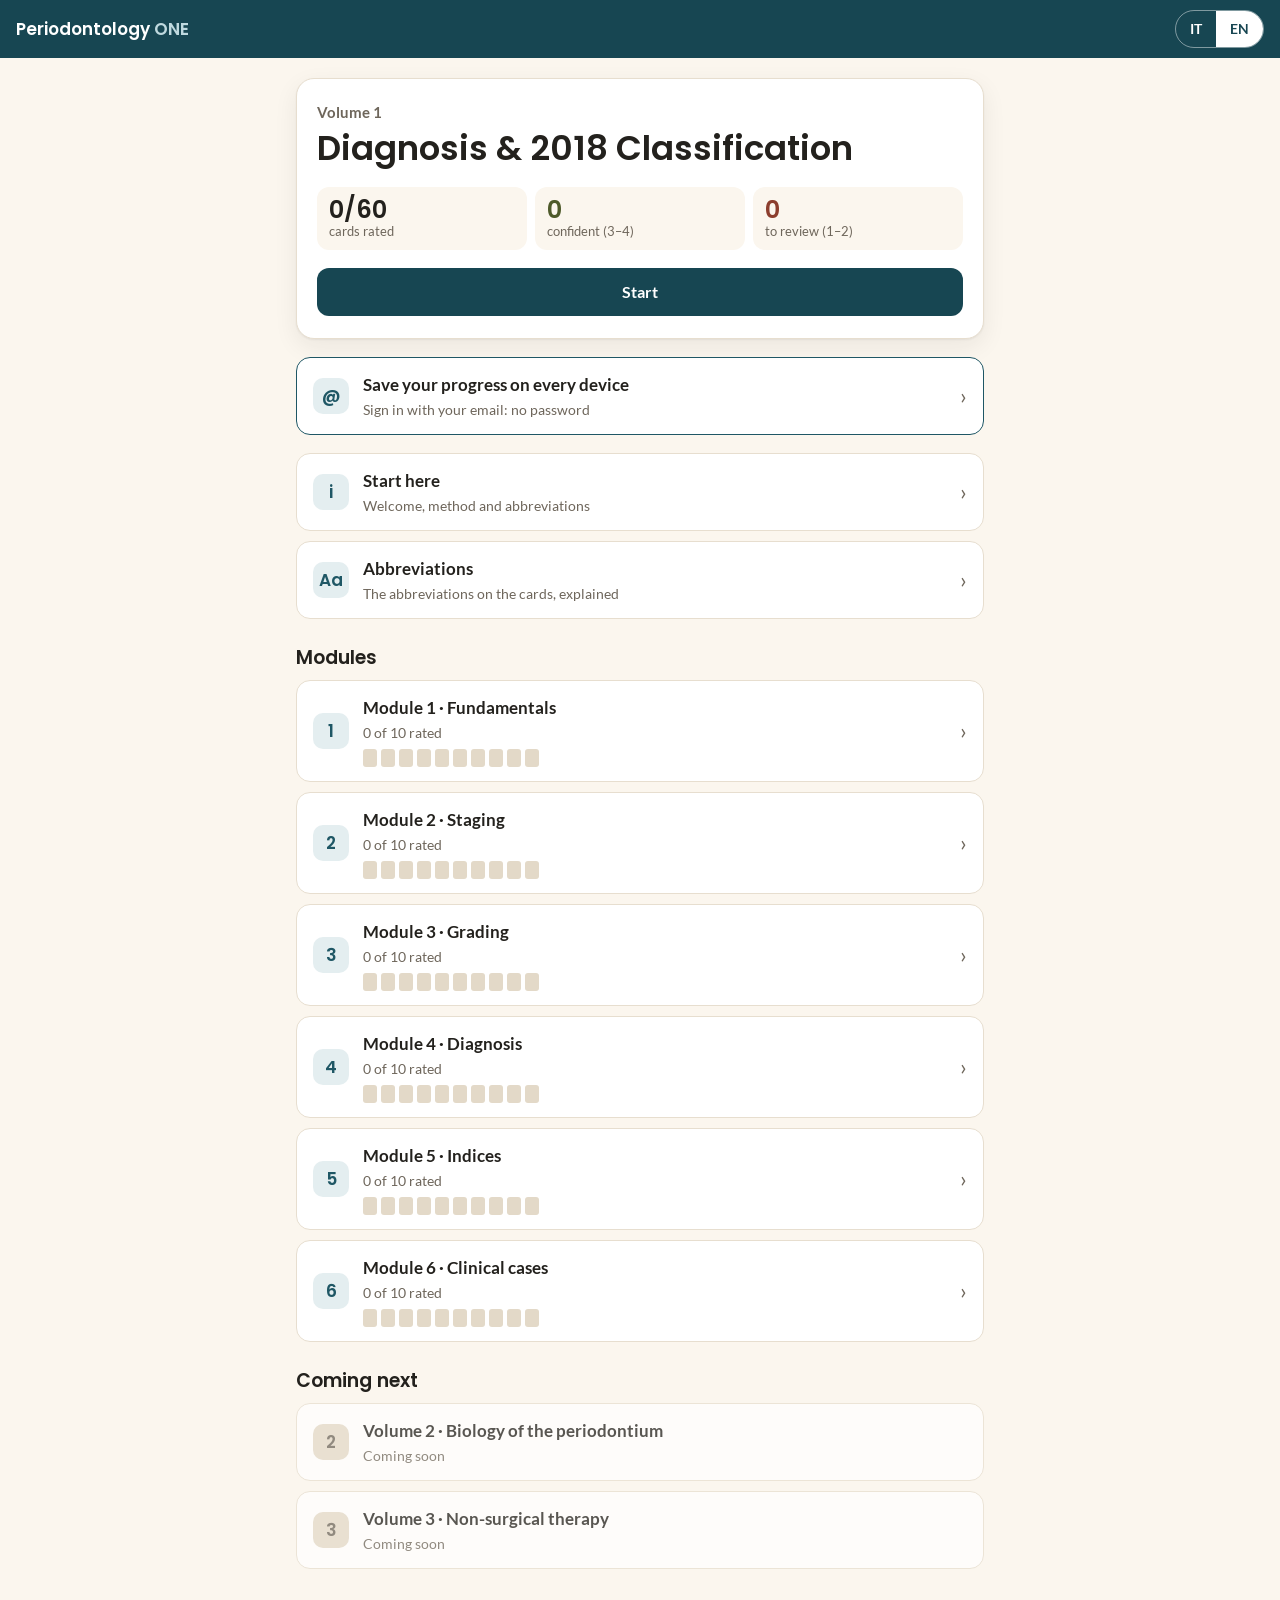
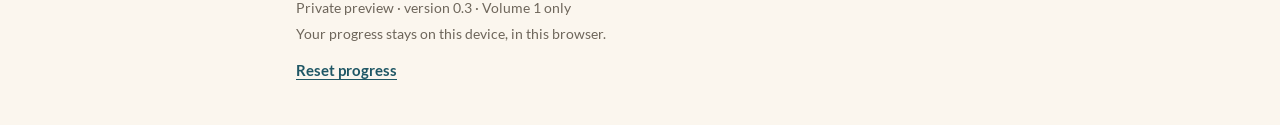
==== index.html @ 1654cb65 "App v0.3: pagina, stile, logica e collegamento al server" ====
<!DOCTYPE html>
<html lang="it">
<head>
<meta charset="utf-8">
<meta name="viewport" content="width=device-width, initial-scale=1, viewport-fit=cover">
<title>Periodontology ONE</title>
<meta name="description" content="Periodontology ONE · flashcard di parodontologia basate sulle evidenze · Volume 1">
<meta name="robots" content="noindex">
<meta name="theme-color" content="#1F5765">
<link rel="manifest" href="manifest.webmanifest">
<link rel="icon" href="icon.svg" type="image/svg+xml">
<link rel="apple-touch-icon" href="icon.svg">
<link rel="preload" href="fonts/lato-latin-400-normal.woff2" as="font" type="font/woff2" crossorigin>
<link rel="preload" href="fonts/poppins-latin-600-normal.woff2" as="font" type="font/woff2" crossorigin>
<link rel="stylesheet" href="app.css">
</head>
<body>
<div id="app" aria-live="polite"><p class="loading">Periodontology ONE…</p></div>
<div id="viewer" class="viewer" hidden>
  <div class="viewer-bar">
    <button type="button" id="zoom" class="btn ghost light"></button>
    <button type="button" id="close" class="btn ghost light"></button>
  </div>
  <div class="viewer-scroll"><img id="vimg" alt=""></div>
</div>
<div id="sheet" class="sheet" hidden>
  <div class="sheet-bar"><button type="button" id="sheet-close" class="btn ghost light"></button></div>
  <div class="sheet-body" id="sheet-body"></div>
</div>
<div id="dialog" class="dialog" hidden>
  <div class="dialog-box" role="dialog" aria-modal="true" aria-labelledby="dtitle">
    <p id="dtitle"></p>
    <div class="dialog-actions">
      <button type="button" id="dno" class="btn ghost"></button>
      <button type="button" id="dyes" class="btn danger"></button>
    </div>
  </div>
</div>
<script src="config.js"></script>
<script src="app.js"></script>
</body>
</html>
---- app.css ----
/*
VOICE   calm, clinical, encouraging; few hues, generous air
IDEA    a study desk: one index card at a time, the question in front, the answer on the back
PICTURE the card itself fills the screen; progress shown as rows of small card dots
COLOUR  ivory ground, petrol for actions, sage = "I knew it", coral = "review"
TYPE    Poppins 600 for titles and the question, Lato for reading
LAYOUT  one column, thumb-reach action dock at the bottom on phones
*/
@font-face{font-family:Lato;font-style:normal;font-weight:400;font-display:swap;src:url(fonts/lato-latin-400-normal.woff2) format("woff2")}
@font-face{font-family:Lato;font-style:italic;font-weight:400;font-display:swap;src:url(fonts/lato-latin-400-italic.woff2) format("woff2")}
@font-face{font-family:Lato;font-style:normal;font-weight:700;font-display:swap;src:url(fonts/lato-latin-700-normal.woff2) format("woff2")}
@font-face{font-family:Poppins;font-style:normal;font-weight:500;font-display:swap;src:url(fonts/poppins-latin-500-normal.woff2) format("woff2")}
@font-face{font-family:Poppins;font-style:normal;font-weight:600;font-display:swap;src:url(fonts/poppins-latin-600-normal.woff2) format("woff2")}

:root{
  color-scheme:light;
  --bg:#FBF6EE;--surface:#FFFFFF;--ink:#23211D;--muted:#6E665B;--line:#E7DECF;
  --petrol:#1F5765;--petrol-strong:#174652;--petrol-tint:#E4EEF0;--on-petrol:#FFFFFF;
  --sage:#8A9A5B;--sage-tint:#EEF1E3;--sage-ink:#4E5A2A;
  --coral:#C26450;--coral-tint:#F8E7E2;--coral-ink:#8C3E2E;
  --dot:#E3D9C8;--shadow:0 1px 2px rgba(35,33,29,.06),0 8px 24px rgba(35,33,29,.07);
  --head:"Poppins",system-ui,-apple-system,"Segoe UI",sans-serif;
  --body:"Lato",system-ui,-apple-system,"Segoe UI",sans-serif;
}
@media (prefers-color-scheme:dark){:root:not([data-theme=light]){
  color-scheme:dark;
  --bg:#111A1C;--surface:#1A2427;--ink:#ECE6DC;--muted:#B0A799;--line:#2B383C;
  --petrol:#7FB4C1;--petrol-strong:#2B6F7F;--petrol-tint:#1E3238;--on-petrol:#FFFFFF;
  --sage:#A9B97A;--sage-tint:#232B1C;--sage-ink:#C9D79F;
  --coral:#E08F7C;--coral-tint:#36221D;--coral-ink:#F2B6A8;
  --dot:#34413F;--shadow:none}}
:root[data-theme=dark]{
  color-scheme:dark;
  --bg:#111A1C;--surface:#1A2427;--ink:#ECE6DC;--muted:#B0A799;--line:#2B383C;
  --petrol:#7FB4C1;--petrol-strong:#2B6F7F;--petrol-tint:#1E3238;--on-petrol:#FFFFFF;
  --sage:#A9B97A;--sage-tint:#232B1C;--sage-ink:#C9D79F;
  --coral:#E08F7C;--coral-tint:#36221D;--coral-ink:#F2B6A8;
  --dot:#34413F;--shadow:none}

*{box-sizing:border-box;min-width:0}
html{-webkit-text-size-adjust:100%}
body{margin:0;background:var(--bg);color:var(--ink);font:17px/1.55 var(--body);overflow-x:clip}
h1,h2,h3{font-family:var(--head);font-weight:600;line-height:1.2;margin:0;text-wrap:balance}
button{font:inherit;color:inherit}
.loading{padding:40px 20px;color:var(--muted)}

/* top bar */
.bar{position:sticky;top:0;z-index:5;display:flex;align-items:center;gap:12px;
  padding:calc(env(safe-area-inset-top) + 10px) max(env(safe-area-inset-right),16px) 10px max(env(safe-area-inset-left),16px);
  background:var(--petrol-strong);color:#fff}
.brand{font-family:var(--head);font-weight:600;font-size:17px;flex:1;white-space:nowrap;overflow:hidden;text-overflow:ellipsis}
.brand b{font-weight:600;color:#BFD9DF}
.bar .where{flex:1}
.mod-name{margin:0 0 12px;font-weight:700;color:var(--petrol);font-size:15px}
.bar .count{font-variant-numeric:tabular-nums;font-size:15px;opacity:.9;white-space:nowrap}
.seg{display:flex;border:1px solid rgba(255,255,255,.45);border-radius:999px;overflow:hidden}
.seg button{border:0;background:none;color:#fff;padding:0 14px;min-height:36px;font-size:14px;font-weight:700;cursor:pointer}
.seg button[aria-pressed=true]{background:#fff;color:var(--petrol-strong)}
.back{border:0;background:none;color:#fff;min-height:44px;padding:0 6px 0 0;font-size:15px;font-weight:700;cursor:pointer;white-space:nowrap}
.progress{height:4px;background:rgba(0,0,0,.08)}
.progress i{display:block;height:100%;background:var(--sage);transition:width .3s}

main{max-width:720px;margin:0 auto;padding:20px max(env(safe-area-inset-left),16px) 32px}

/* buttons */
.btn{display:inline-flex;align-items:center;justify-content:center;gap:8px;min-height:48px;padding:0 20px;border-radius:12px;
  border:1px solid transparent;font-weight:700;font-size:16px;cursor:pointer;text-decoration:none}
.btn.primary{background:var(--petrol-strong);color:var(--on-petrol)}
.btn.secondary{background:var(--coral-tint);color:var(--coral-ink)}
.btn.ghost{background:none;border-color:var(--line);color:var(--ink)}
.btn.ghost.light{border-color:rgba(255,255,255,.5);color:#fff}
.btn.danger{background:var(--coral);color:#fff}
.btn.wide{width:100%}
.btn:disabled{opacity:.45;cursor:default}
.link{border:0;background:none;padding:10px 0;min-height:44px;color:var(--petrol);font-weight:700;font-size:15px;cursor:pointer;text-decoration:underline;text-underline-offset:3px}
:focus-visible{outline:3px solid var(--coral);outline-offset:2px}

/* home */
.hero{background:var(--surface);border-radius:18px;padding:22px 20px;box-shadow:var(--shadow);border:1px solid var(--line)}
.hero .vol{color:var(--muted);font-weight:700;font-size:15px;margin:0 0 4px}
.hero h1{font-size:clamp(26px,6vw,34px)}
.stats{display:grid;grid-template-columns:repeat(3,minmax(0,1fr));gap:8px;margin:18px 0}
.stat{background:var(--bg);border-radius:12px;padding:10px 12px}
.stat b{display:block;font-family:var(--head);font-size:24px;line-height:1.1;font-variant-numeric:tabular-nums}
.stat span{font-size:13px;color:var(--muted);line-height:1.3;display:block}
.stat.ok b{color:var(--sage-ink)}.stat.rev b{color:var(--coral-ink)}
.actions{display:flex;flex-wrap:wrap;gap:10px}
.actions .btn{flex:1 1 180px}
.section-title{font-size:19px;margin:28px 0 10px}
.row{display:flex;align-items:center;gap:14px;width:100%;text-align:left;background:var(--surface);border:1px solid var(--line);
  border-radius:14px;padding:14px 16px;min-height:64px;cursor:pointer;margin-bottom:10px}
.row:hover{border-color:var(--petrol)}
.row .num{flex:none;width:36px;height:36px;border-radius:10px;display:grid;place-items:center;background:var(--petrol-tint);color:var(--petrol);font-family:var(--head);font-weight:600}
.row .txt{flex:1}
.row .t{display:block;font-weight:700}
.row .s{display:block;font-size:14px;color:var(--muted)}
.dots{display:flex;gap:4px;margin-top:6px;flex-wrap:wrap}
.dots i{width:14px;height:18px;border-radius:3px;background:var(--dot)}
.dots i.r1,.dots i.r2{background:var(--coral)}
.dots i.r3{background:#B9C48F}.dots i.r4{background:var(--sage)}
.row .go{color:var(--muted);font-size:22px}
.row.locked{cursor:default;opacity:.75}
.row.locked:hover{border-color:var(--line)}
.row.locked .num{background:var(--dot);color:var(--muted)}
.foot{margin-top:28px;font-size:14px;color:var(--muted)}
.foot p{margin:4px 0}

/* card */
.card{background:var(--surface);border:1px solid var(--line);border-radius:18px;box-shadow:var(--shadow);padding:20px 18px 22px}
.card-top{display:flex;align-items:center;gap:10px;flex-wrap:wrap;margin-bottom:12px}
.chip{font-family:var(--head);font-weight:600;font-size:13px;background:var(--petrol-strong);color:#fff;border-radius:8px;padding:4px 10px;letter-spacing:.2px}
.side{font-size:14px;color:var(--muted);font-weight:700}
.card h2{font-size:clamp(21px,5vw,25px);margin-bottom:14px}
.q{font-family:var(--head);font-weight:500;font-size:clamp(19px,4.6vw,22px);line-height:1.4;margin:0 0 18px}
.lab{font-family:var(--body);font-size:14px;font-weight:700;color:var(--petrol);margin:16px 0 6px}
.recall{margin:0;padding:0;list-style:none}
.recall li{padding:9px 0 9px 26px;border-top:1px dashed var(--line);position:relative;color:var(--ink)}
.recall li::before{content:"?";position:absolute;left:4px;top:9px;color:var(--coral);font-weight:700}
.card p{margin:0 0 12px}
.pts{margin:0 0 12px;padding:0;list-style:none}
.pts li{padding-left:18px;position:relative;margin:4px 0}
.pts li::before{content:"";position:absolute;left:3px;top:.7em;width:6px;height:6px;border-radius:50%;background:var(--petrol)}
.pts li.lead{padding-left:0;font-weight:700}.pts li.lead::before{display:none}
.pts li.numd::before{display:none}.pts li.numd{padding-left:0}
.box{border-radius:12px;padding:14px 14px 10px;margin:14px 0;border-left:4px solid var(--sage);background:var(--sage-tint)}
.box.blue{border-left-color:var(--petrol);background:var(--petrol-tint)}
.box.coral{border-left-color:var(--coral);background:var(--coral-tint)}
.box h3{font-family:var(--body);font-size:15px;font-weight:700;margin:0 0 8px;color:var(--sage-ink)}
.box.blue h3{color:var(--petrol)}.box.coral h3{color:var(--coral-ink)}
.box.coral p{font-weight:700}
.box ul{margin:0 0 4px;padding:0;list-style:none}
.box li{position:relative;padding-left:18px;margin:6px 0}
.box li::before{content:"";position:absolute;left:3px;top:.7em;width:6px;height:6px;border-radius:50%;background:var(--sage-ink)}
.box li.n{padding-left:28px}.box li.n::before{display:none}
.box li .k{position:absolute;left:0;font-weight:700;color:var(--sage-ink)}
.src{font-size:15px;color:var(--muted);border-top:1px solid var(--line);padding-top:10px;margin-top:6px}
.lastline{font-style:italic;color:var(--muted)}
details.refs{margin-top:8px;font-size:15px}
details.refs summary{cursor:pointer;color:var(--petrol);font-weight:700;min-height:44px;display:flex;align-items:center}
.refs h4{font-size:14px;margin:10px 0 4px;color:var(--muted)}
.refs ol{margin:0;padding-left:20px}
.refs li{margin:4px 0;overflow-wrap:anywhere}
.diag{border:1px dashed var(--petrol);border-radius:12px;padding:12px;margin:14px 0}
.diag .panels{display:grid;grid-template-columns:repeat(auto-fit,minmax(150px,1fr));gap:8px;margin:6px 0 8px}
.diag .panel{background:var(--petrol-tint);border-radius:10px;padding:8px 10px;font-size:15px}
.diag .panel b{display:block;color:var(--petrol);font-family:var(--head);font-weight:600;font-size:14px}
.teeth{display:grid;grid-template-columns:auto repeat(16,minmax(0,1fr));gap:3px;align-items:center;font-size:11px;font-variant-numeric:tabular-nums;margin:6px 0}
.teeth span{text-align:center;border-radius:4px;padding:4px 0;background:var(--dot)}
.teeth span.on{background:var(--coral);color:#fff;font-weight:700}
.teeth .rl{background:none;font-weight:700;color:var(--muted);padding-right:4px;text-align:left}
.diag small{display:block;color:var(--muted);font-size:14px}
.tools{display:flex;justify-content:space-between;align-items:center;gap:8px;flex-wrap:wrap;margin-top:6px}
.tools .nav{display:flex;gap:14px;flex-wrap:wrap}

/* dock */
.dock{position:sticky;bottom:0;z-index:4;background:linear-gradient(to top,var(--bg) 82%,transparent);
  padding:14px max(env(safe-area-inset-left),16px) calc(env(safe-area-inset-bottom) + 14px)}
.dock-in{max-width:720px;margin:0 auto}
.dock p{margin:0 0 6px;font-weight:700;font-size:14px;text-align:center}
.rate{display:grid;grid-template-columns:repeat(4,minmax(0,1fr));gap:6px}
.rate button{border:2px solid transparent;border-radius:12px;min-height:62px;padding:6px 3px;cursor:pointer;line-height:1.15;font-size:12px;font-weight:700;hyphens:auto}
.rate button b{display:block;font-family:var(--head);font-size:20px;line-height:1.1}
.rate .r1{background:var(--coral);color:#fff}.rate .r2{background:var(--coral-tint);color:var(--coral-ink)}
.rate .r3{background:var(--sage-tint);color:var(--sage-ink)}.rate .r4{background:var(--sage);color:#fff}
.rate button[aria-pressed=true]{border-color:var(--ink)}

/* summary */
.sum{text-align:center}
.sum h1{font-size:28px;margin:10px 0 6px}
.sum .grid4{display:grid;grid-template-columns:repeat(4,minmax(0,1fr));gap:8px;margin:20px 0}
.sum .grid4 div{border-radius:12px;padding:12px 4px}
.sum .grid4 b{display:block;font-family:var(--head);font-size:26px}
.sum .grid4 span{font-size:13px}
.sum .actions{flex-direction:column}

/* sign-in */
.login h1{font-size:28px;margin-bottom:8px}
.login label{display:block;font-weight:700;margin:14px 0 6px}
.login input{width:100%;font:inherit;font-size:17px;min-height:50px;padding:0 14px;border:1px solid var(--line);border-radius:12px;background:var(--bg);color:var(--ink)}
.login input:focus{outline:3px solid var(--coral);outline-offset:1px}
.login .err{color:var(--coral-ink);min-height:1.4em;margin:8px 0;font-weight:700}
.login .small{font-size:14px;margin-top:12px}
.row.acc{border-color:var(--petrol)}
.acc-links{display:flex;gap:16px;flex-wrap:wrap}

/* legend of abbreviations */
.legend h1{font-size:clamp(26px,6vw,32px);margin-bottom:8px}
.legend h2{font-size:24px;margin-bottom:8px}
.lg-intro{color:var(--muted);margin:0 0 8px}
.legend h3{font-size:17px;color:var(--petrol);margin:22px 0 4px}
.legend dl{margin:0}
.lg-row{display:grid;grid-template-columns:minmax(0,6.6em) minmax(0,1fr);gap:12px;padding:10px 0;border-top:1px solid var(--line)}
.lg-row.wide{grid-template-columns:minmax(0,1fr)}
.lg-row.wide dd{margin-top:-6px}
.lg-row dt{font-family:var(--head);font-weight:600;color:var(--ink)}
.lg-row dd{margin:0}
.lg-row i{font-style:italic}
.lg-card{display:inline-block;font-size:12px;font-weight:700;color:var(--petrol);background:var(--petrol-tint);border-radius:6px;padding:1px 7px;margin-left:2px;white-space:nowrap}
.sheet{position:fixed;inset:0;z-index:15;background:var(--bg);display:flex;flex-direction:column}
.sheet[hidden]{display:none}
.sheet-bar{display:flex;justify-content:flex-end;padding:calc(env(safe-area-inset-top) + 10px) 12px 10px;background:var(--petrol-strong)}
.sheet-body{flex:1;overflow:auto;padding:16px max(env(safe-area-inset-left),16px) calc(env(safe-area-inset-bottom) + 24px);max-width:720px;width:100%;margin:0 auto}

/* image viewer + dialog */
.viewer{position:fixed;inset:0;z-index:20;background:#0E1516;display:flex;flex-direction:column}
.viewer[hidden],.dialog[hidden]{display:none}
.viewer-bar{display:flex;justify-content:flex-end;gap:8px;padding:calc(env(safe-area-inset-top) + 10px) 12px 10px}
.viewer-scroll{flex:1;overflow:auto;padding:0 12px calc(env(safe-area-inset-bottom) + 12px);text-align:center}
.viewer-scroll img{width:100%;max-width:620px;height:auto;border-radius:8px;background:#fff}
.viewer.big .viewer-scroll img{width:220%;max-width:none}
.dialog{position:fixed;inset:0;z-index:30;background:rgba(0,0,0,.45);display:grid;place-items:center;padding:20px}
.dialog-box{background:var(--surface);border-radius:16px;padding:20px;max-width:380px;width:100%}
.dialog-box p{margin:0 0 16px;font-weight:700}
.dialog-actions{display:flex;gap:10px;justify-content:flex-end;flex-wrap:wrap}

@media (prefers-reduced-motion:reduce){*{transition:none!important;animation:none!important}}
@media (prefers-reduced-motion:no-preference){.card{animation:in .22s ease-out}@keyframes in{from{opacity:0;transform:translateY(6px)}to{opacity:1;transform:none}}}
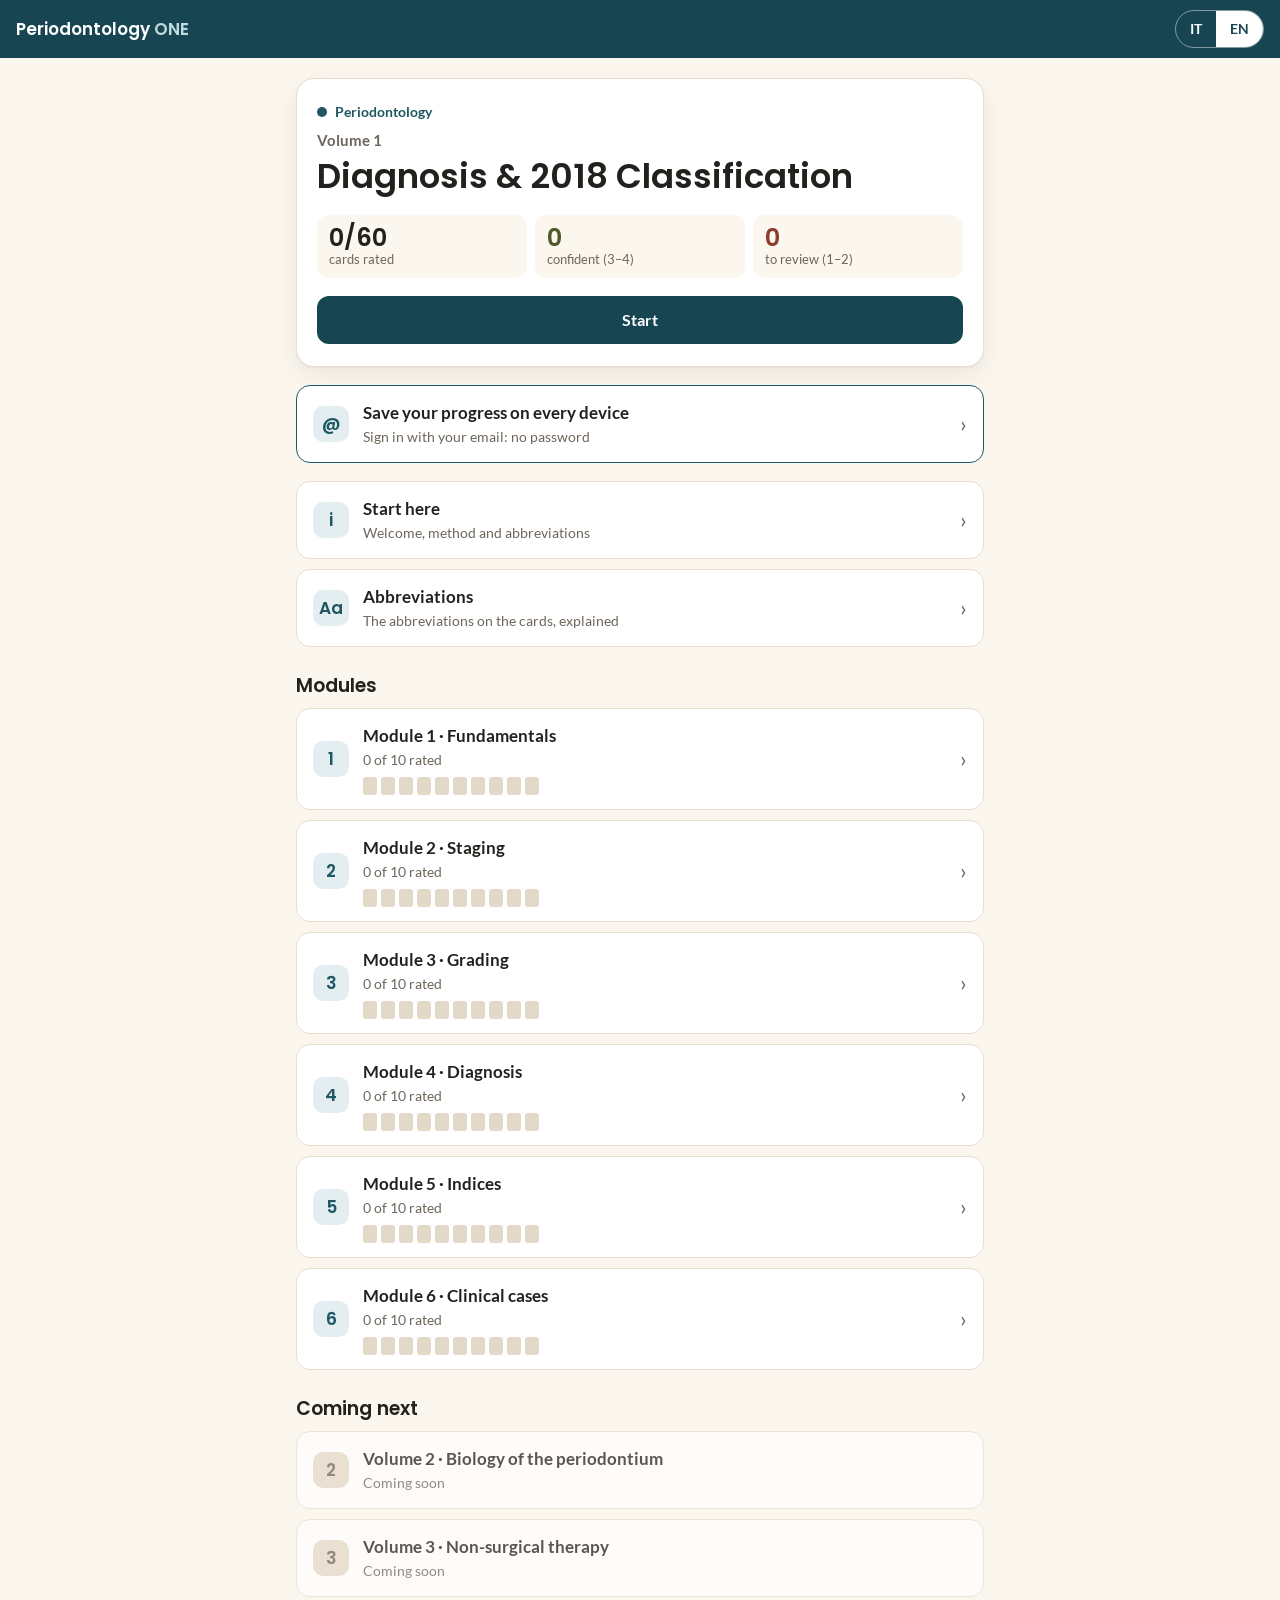
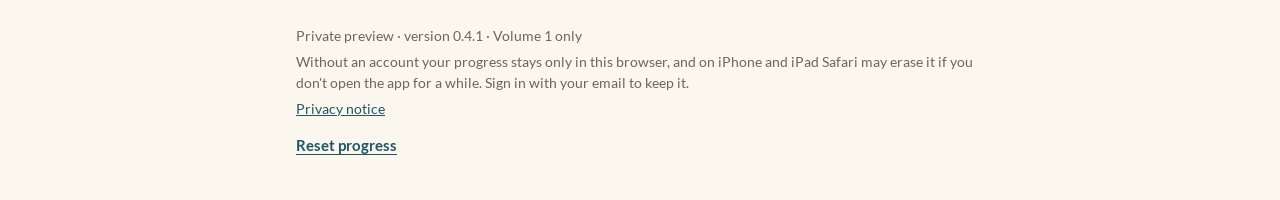
==== commit 0ab48bfd: "App v0.4.1: correzioni dalla revisione (ripasso, cancellazione progressi, accesso con rete instabile" ====
--- a/index.html
+++ b/index.html
@@ -6,10 +6,11 @@
 <title>Periodontology ONE</title>
 <meta name="description" content="Periodontology ONE · flashcard di parodontologia basate sulle evidenze · Volume 1">
 <meta name="robots" content="noindex">
+<meta http-equiv="Content-Security-Policy" content="default-src 'self'; connect-src 'self' https://tcocscxaxgsksixychtn.supabase.co; img-src 'self'; font-src 'self'; script-src 'self'; style-src 'self' 'unsafe-inline'; object-src 'none'; base-uri 'none'; form-action 'none'">
 <meta name="theme-color" content="#1F5765">
 <link rel="manifest" href="manifest.webmanifest">
 <link rel="icon" href="icon.svg" type="image/svg+xml">
-<link rel="apple-touch-icon" href="icon.svg">
+<link rel="apple-touch-icon" href="apple-touch-icon.png">
 <link rel="preload" href="fonts/lato-latin-400-normal.woff2" as="font" type="font/woff2" crossorigin>
 <link rel="preload" href="fonts/poppins-latin-600-normal.woff2" as="font" type="font/woff2" crossorigin>
 <link rel="stylesheet" href="app.css">
--- a/app.css
+++ b/app.css
@@ -49,7 +49,7 @@
   padding:calc(env(safe-area-inset-top) + 10px) max(env(safe-area-inset-right),16px) 10px max(env(safe-area-inset-left),16px);
   background:var(--petrol-strong);color:#fff}
 .brand{font-family:var(--head);font-weight:600;font-size:17px;flex:1;white-space:nowrap;overflow:hidden;text-overflow:ellipsis}
-.brand b{font-weight:600;color:#BFD9DF}
+.brand b{font-weight:600;color:var(--brand-soft,#BFD9DF)}
 .bar .where{flex:1}
 .mod-name{margin:0 0 12px;font-weight:700;color:var(--petrol);font-size:15px}
 .bar .count{font-variant-numeric:tabular-nums;font-size:15px;opacity:.9;white-space:nowrap}
@@ -215,3 +215,16 @@
 
 @media (prefers-reduced-motion:reduce){*{transition:none!important;animation:none!important}}
 @media (prefers-reduced-motion:no-preference){.card{animation:in .22s ease-out}@keyframes in{from{opacity:0;transform:translateY(6px)}to{opacity:1;transform:none}}}
+
+/* subjects (v0.4): label on the home page, chooser when more than one subject is published */
+.subj{display:flex;align-items:center;flex-wrap:wrap;gap:4px 8px;margin:0 0 6px;font-weight:700;font-size:14px;color:var(--petrol)}
+.sdot{width:10px;height:10px;border-radius:50%;background:var(--petrol);flex:none}
+.link.inline{min-height:0;padding:0;font-size:14px}
+.pick-title{font-family:var(--head);font-size:24px;margin:8px 0 16px}
+.row .num.sdot-big{width:28px;height:28px;border-radius:50%;flex:none}
+.foot a{color:var(--petrol)}
+/* v0.4.1 */
+.info{color:var(--petrol);font-size:14px;margin:6px 0 0}
+.info:empty{display:none}
+.link:disabled{opacity:.55;cursor:default;text-decoration:none}
+.hero.login a{color:var(--petrol)}
